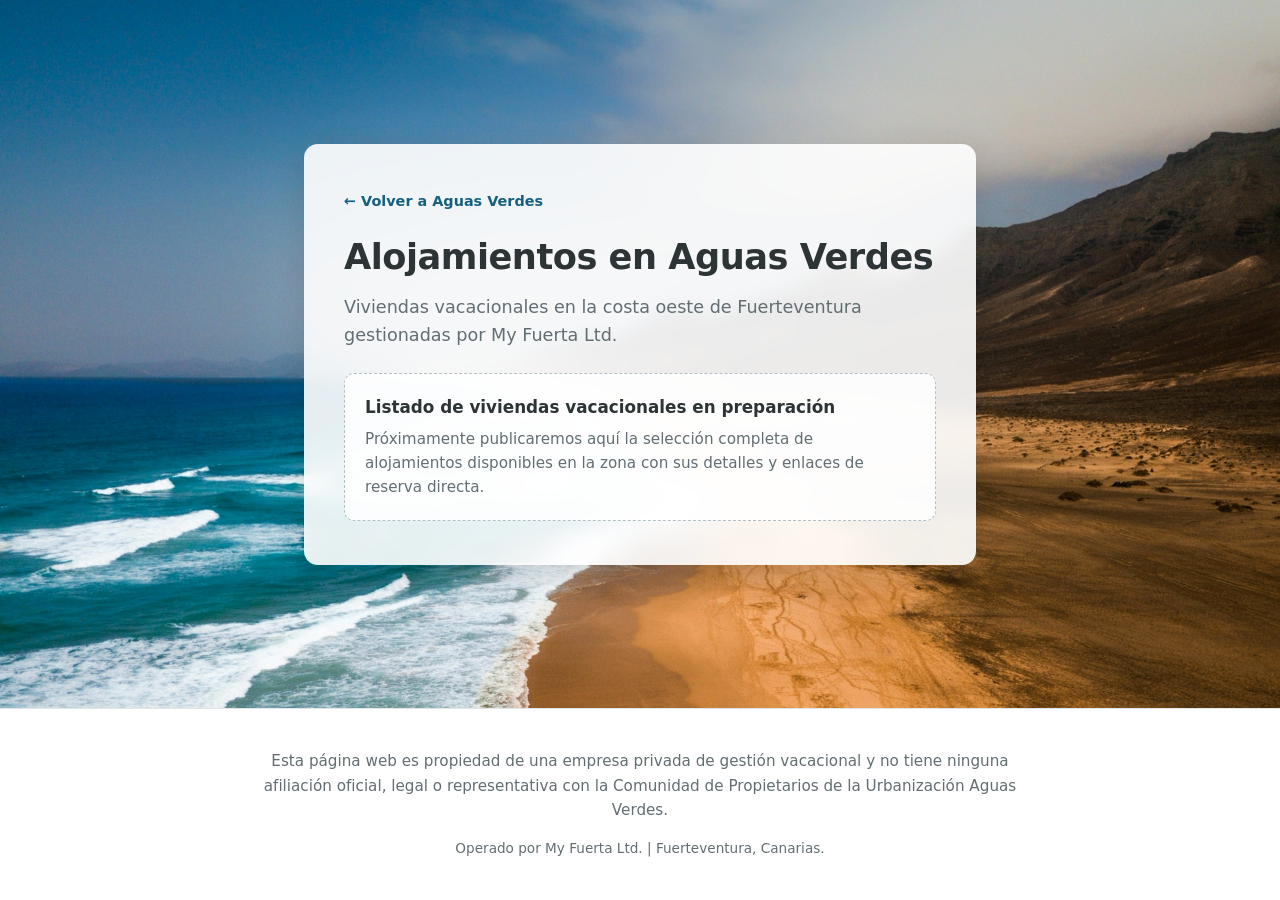
==== alojamientos/index.html @ 6a78585b "adding links" ====
<!DOCTYPE html>
<html lang="es">
<head>
    <meta charset="UTF-8">
    <meta name="viewport" content="width=device-width, initial-scale=1.0">
    <title>Alojamientos en Aguas Verdes - My Fuerta Ltd.</title>
    <meta name="description" content="Listado de viviendas vacacionales y alojamientos en Aguas Verdes, Fuerteventura, gestionados por My Fuerta Ltd.">
    <link rel="canonical" href="https://aguasverdes.es/alojamientos/">
    <link rel="icon" type="image/svg+xml" href="data:image/svg+xml,%3Csvg xmlns='http://www.w3.org/2000/svg' viewBox='0 0 64 64'%3E%3Crect width='64' height='64' rx='14' fill='%231b5e7a'/%3E%3Cpath d='M8 40c8-6 16-6 24 0s16 6 24 0v14H8z' fill='%2374b9ff'/%3E%3Ccircle cx='46' cy='20' r='7' fill='%23ffeaa7'/%3E%3C/svg%3E">

    <meta property="og:type" content="website">
    <meta property="og:locale" content="es_ES">
    <meta property="og:title" content="Alojamientos en Aguas Verdes, Fuerteventura">
    <meta property="og:description" content="Viviendas vacacionales en Aguas Verdes, Fuerteventura, gestionadas por My Fuerta Ltd.">
    <meta property="og:image" content="https://aguasverdes.es/hero-bg.jpg">
    <meta property="og:url" content="https://aguasverdes.es/alojamientos/">

    <link rel="stylesheet" href="../styles.css">
</head>
<body>

    <main>
        <div class="content-placeholder content-placeholder--wide">
            <a class="back-link" href="../">&larr; Volver a Aguas Verdes</a>

            <h1>Alojamientos en Aguas Verdes</h1>
            <p>Viviendas vacacionales en la costa oeste de Fuerteventura gestionadas por My Fuerta Ltd.</p>

            <section class="status-notice" aria-label="Estado del directorio">
                <h2>Listado de viviendas vacacionales en preparación</h2>
                <p>
                    Próximamente publicaremos aquí la selección completa de alojamientos disponibles en la zona con sus detalles y enlaces de reserva directa.
                </p>
            </section>

            <!--
            Cuando quieras añadir alojamientos, puedes reutilizar la clase .explore-links:
            <div class="explore-links">
                <a class="explore-link" href="URL_DEL_ALOJAMIENTO" target="_blank" rel="noopener noreferrer">
                    <span>
                        <span class="explore-link-title">Nombre del alojamiento</span>
                        <span class="explore-link-desc">2 dormitorios · Terraza frente al mar</span>
                    </span>
                    <span class="explore-link-arrow" aria-hidden="true">&#8599;</span>
                </a>
            </div>
            -->
        </div>
    </main>

    <footer>
        <div class="disclaimer-container">
            <p class="disclaimer-text">
                Esta página web es propiedad de una empresa privada de gestión vacacional y no tiene ninguna afiliación oficial, legal o representativa con la Comunidad de Propietarios de la Urbanización Aguas Verdes.
            </p>
            <p class="company-text">
                Operado por My Fuerta Ltd. | Fuerteventura, Canarias.
            </p>
        </div>
    </footer>

</body>
</html>
---- styles.css ----
/* Modern CSS Reset */
*, *::before, *::after {
    box-sizing: border-box;
    margin: 0;
    padding: 0;
}

/* Essential typography and colors */
:root {
    interpolate-size: allow-keywords;
    --primary-bg: #fdfdfd;
    --text-main: #2d3436;
    --text-secondary: #636e72;
    --accent: #1b5e7a;
    --accent-hover: #144960;
    --font-family: system-ui, -apple-system, BlinkMacSystemFont, "Segoe UI", Roboto, Helvetica, Arial, sans-serif;
    --border-color: #dfe6e9;
}

body {
    min-height: 100vh;
    min-height: 100dvh;
    font-family: var(--font-family);
    color: var(--text-main);
    background-color: var(--primary-bg);
    line-height: 1.6;
    display: flex;
    flex-direction: column;
}

/* --- 1. Main Content Area --- */
main {
    flex: 1 0 auto; /* Ensures footer stays at the bottom */
    display: flex;
    justify-content: center;
    align-items: center;
    padding: 1.5rem;

    /* Responsive Background Image */
    background-color: var(--accent);
    background-image: url('./hero-bg.jpg');
    background-size: cover;
    background-position: center bottom;
    background-repeat: no-repeat;

    /* Add a minimal filter for professionalism */
    filter: saturate(1.1);
}

.content-placeholder {
    width: min(100%, 34rem);
    padding: 2.75rem 2.5rem;
    background: rgba(255, 255, 255, 0.9);
    border-radius: 14px;
    box-shadow: 0 8px 30px rgba(0, 0, 0, 0.14);
    -webkit-backdrop-filter: blur(8px);
    backdrop-filter: blur(8px);
    text-align: center;
}

.content-placeholder--wide {
    width: min(100%, 42rem);
    text-align: left;
}

h1 {
    font-weight: 700;
    font-size: 2.2rem;
    letter-spacing: -0.5px;
    margin-bottom: 0.5rem;
    color: var(--text-main);
}

p {
    color: var(--text-secondary);
    font-size: 1.1rem;
}

/* --- Native <details> "Explorar" Hub --- */
.explore-details {
    margin-top: 1.5rem;
}

.explore-trigger {
    list-style: none;
    display: inline-flex;
    align-items: center;
    justify-content: center;
    gap: 0.5rem;
    padding: 0.7rem 1.5rem;
    border-radius: 999px;
    background-color: var(--accent);
    color: #fff;
    font-weight: 600;
    font-size: 0.98rem;
    cursor: pointer;
    user-select: none;
    transition: background-color 0.2s ease, transform 0.15s ease;
}

.explore-trigger::-webkit-details-marker {
    display: none;
}

.explore-trigger:hover {
    background-color: var(--accent-hover);
}

.explore-trigger:active {
    transform: scale(0.98);
}

.explore-trigger:focus-visible,
.explore-link:focus-visible,
.back-link:focus-visible {
    outline: 2px solid var(--accent);
    outline-offset: 3px;
}

.explore-chevron {
    width: 1rem;
    height: 1rem;
    transition: transform 0.25s ease;
}

.explore-details[open] .explore-chevron {
    transform: rotate(180deg);
}

.explore-details::details-content {
    block-size: 0;
    opacity: 0;
    overflow: hidden;
    transition: block-size 0.28s ease, opacity 0.22s ease, content-visibility 0.28s allow-discrete;
}

.explore-details[open]::details-content {
    block-size: auto;
    opacity: 1;
}

.explore-links {
    margin-top: 1.25rem;
    display: grid;
    gap: 0.65rem;
    text-align: left;
}

.explore-details[open] .explore-links {
    animation: exploreFadeIn 0.22s ease;
}

@keyframes exploreFadeIn {
    from {
        opacity: 0;
        transform: translateY(-4px);
    }
    to {
        opacity: 1;
        transform: translateY(0);
    }
}

.explore-link {
    display: flex;
    align-items: center;
    justify-content: space-between;
    gap: 1rem;
    padding: 0.85rem 1rem;
    border-radius: 10px;
    background: rgba(255, 255, 255, 0.85);
    border: 1px solid var(--border-color);
    text-decoration: none;
    color: var(--text-main);
    transition: border-color 0.2s ease, background-color 0.2s ease, transform 0.15s ease;
}

.explore-link:hover {
    border-color: var(--accent);
    background: #fff;
    transform: translateY(-1px);
}

.explore-link-title {
    display: block;
    font-weight: 600;
    font-size: 0.98rem;
    color: var(--text-main);
}

.explore-link-desc {
    display: block;
    font-size: 0.85rem;
    color: var(--text-secondary);
    line-height: 1.35;
}

.explore-link-arrow {
    flex-shrink: 0;
    font-size: 1rem;
    font-weight: 600;
    color: var(--accent);
}

/* --- Subpage Elements (/alojamientos/) --- */
.back-link {
    display: inline-flex;
    align-items: center;
    gap: 0.35rem;
    margin-bottom: 1rem;
    font-size: 0.9rem;
    font-weight: 600;
    color: var(--accent);
    text-decoration: none;
}

.back-link:hover {
    color: var(--accent-hover);
    text-decoration: underline;
}

.status-notice {
    margin-top: 1.5rem;
    padding: 1.25rem;
    border-radius: 10px;
    background: rgba(255, 255, 255, 0.85);
    border: 1px dashed #b2bec3;
}

.status-notice h2 {
    font-size: 1.05rem;
    font-weight: 600;
    color: var(--text-main);
    margin-bottom: 0.35rem;
}

.status-notice p {
    font-size: 0.95rem;
}

/* --- 2. The Legal Footer --- */
footer {
    flex-shrink: 0; /* Ensures footer doesn't get squashed */
    background-color: #fff;
    padding: 2.5rem 1.5rem;
    border-top: 1px solid var(--border-color);
    text-align: center;
}

.disclaimer-container {
    max-width: 800px;
    margin: 0 auto;
}

p.disclaimer-text {
    font-size: 0.95rem; /* Large enough to be readable, small enough for respect */
    color: var(--text-secondary);
    margin-bottom: 1rem;
}

p.company-text {
    font-size: 0.85rem;
    color: var(--text-secondary);
    font-weight: 500;
}

/* Responsiveness for mobile */
@media (max-width: 600px) {
    h1 { font-size: 1.8rem; }
    .content-placeholder { padding: 1.5rem; }
    footer { padding: 1.5rem 1rem; }
    p.disclaimer-text { font-size: 0.9rem; }
}

@media (max-height: 500px) {
    main { padding: 1rem; }
    .content-placeholder { padding: 1.5rem; }
    footer { padding: 1.25rem 1rem; }
}

@media (prefers-reduced-motion: reduce) {
    *, *::before, *::after {
        animation-duration: 0.01ms !important;
        transition-duration: 0.01ms !important;
    }
}
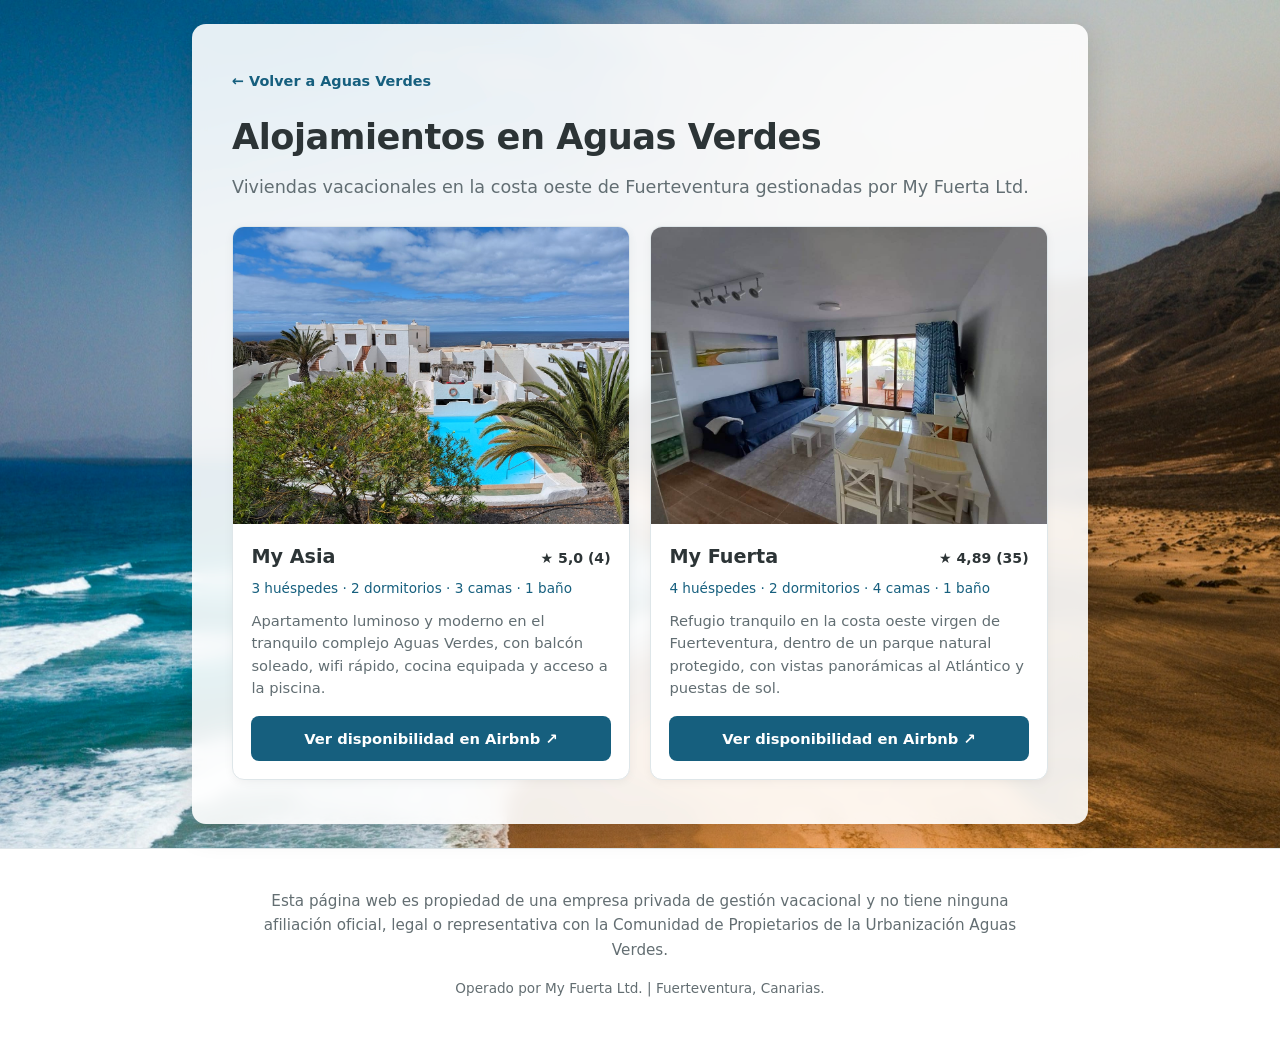
==== commit d22c1422: "VVs" ====
--- a/alojamientos/index.html
+++ b/alojamientos/index.html
@@ -3,6 +3,13 @@
 <head>
     <meta charset="UTF-8">
     <meta name="viewport" content="width=device-width, initial-scale=1.0">
+    <!-- Google tag (gtag.js) -->
+    <script async src="https://www.googletagmanager.com/gtm.js?id=GTM-MJJ29KH5"></script>
+    <script>
+      window.dataLayer = window.dataLayer || [];
+      function gtag(){dataLayer.push(arguments);}
+      gtag('js', new Date());
+    </script>
     <title>Alojamientos en Aguas Verdes - My Fuerta Ltd.</title>
     <meta name="description" content="Listado de viviendas vacacionales y alojamientos en Aguas Verdes, Fuerteventura, gestionados por My Fuerta Ltd.">
     <link rel="canonical" href="https://aguasverdes.es/alojamientos/">
@@ -26,25 +33,45 @@
             <h1>Alojamientos en Aguas Verdes</h1>
             <p>Viviendas vacacionales en la costa oeste de Fuerteventura gestionadas por My Fuerta Ltd.</p>
 
-            <section class="status-notice" aria-label="Estado del directorio">
-                <h2>Listado de viviendas vacacionales en preparación</h2>
-                <p>
-                    Próximamente publicaremos aquí la selección completa de alojamientos disponibles en la zona con sus detalles y enlaces de reserva directa.
-                </p>
+            <section class="listings-grid" aria-label="Alojamientos disponibles">
+                <article class="listing-card">
+                    <div class="listing-media">
+                        <img src="./img/my-asia.jpg" alt="Apartamento My Asia en el complejo Aguas Verdes con vistas al mar y la piscina" width="1200" height="904" loading="eager">
+                    </div>
+                    <div class="listing-body">
+                        <div class="listing-header">
+                            <h2>My Asia</h2>
+                            <span class="listing-rating" aria-label="Valoración 5,0 de 5 con 4 reseñas">&#9733; 5,0 (4)</span>
+                        </div>
+                        <p class="listing-specs">3 huéspedes &middot; 2 dormitorios &middot; 3 camas &middot; 1 baño</p>
+                        <p class="listing-desc">
+                            Apartamento luminoso y moderno en el tranquilo complejo Aguas Verdes, con balcón soleado, wifi rápido, cocina equipada y acceso a la piscina.
+                        </p>
+                        <a class="listing-cta" href="https://www.airbnb.es/rooms/1555201672360193877" target="_blank" rel="noopener noreferrer">
+                            Ver disponibilidad en Airbnb &#8599;
+                        </a>
+                    </div>
+                </article>
+
+                <article class="listing-card">
+                    <div class="listing-media">
+                        <img src="./img/my-fuerta.jpg" alt="Salón luminoso con salida a la terraza del apartamento My Fuerta en Aguas Verdes" width="1200" height="900" loading="eager">
+                    </div>
+                    <div class="listing-body">
+                        <div class="listing-header">
+                            <h2>My Fuerta</h2>
+                            <span class="listing-rating" aria-label="Valoración 4,89 de 5 con 35 reseñas">&#9733; 4,89 (35)</span>
+                        </div>
+                        <p class="listing-specs">4 huéspedes &middot; 2 dormitorios &middot; 4 camas &middot; 1 baño</p>
+                        <p class="listing-desc">
+                            Refugio tranquilo en la costa oeste virgen de Fuerteventura, dentro de un parque natural protegido, con vistas panorámicas al Atlántico y puestas de sol.
+                        </p>
+                        <a class="listing-cta" href="https://www.airbnb.es/rooms/1098626254098210162" target="_blank" rel="noopener noreferrer">
+                            Ver disponibilidad en Airbnb &#8599;
+                        </a>
+                    </div>
+                </article>
             </section>
-
-            <!--
-            Cuando quieras añadir alojamientos, puedes reutilizar la clase .explore-links:
-            <div class="explore-links">
-                <a class="explore-link" href="URL_DEL_ALOJAMIENTO" target="_blank" rel="noopener noreferrer">
-                    <span>
-                        <span class="explore-link-title">Nombre del alojamiento</span>
-                        <span class="explore-link-desc">2 dormitorios · Terraza frente al mar</span>
-                    </span>
-                    <span class="explore-link-arrow" aria-hidden="true">&#8599;</span>
-                </a>
-            </div>
-            -->
         </div>
     </main>
 
--- a/styles.css
+++ b/styles.css
@@ -59,7 +59,7 @@
 }
 
 .content-placeholder--wide {
-    width: min(100%, 42rem);
+    width: min(100%, 56rem);
     text-align: left;
 }
 
@@ -219,23 +219,108 @@
     text-decoration: underline;
 }
 
-.status-notice {
+/* --- Property Listing Grid (/alojamientos/) --- */
+.listings-grid {
+    display: grid;
+    grid-template-columns: repeat(auto-fit, minmax(260px, 1fr));
+    gap: 1.25rem;
     margin-top: 1.5rem;
-    padding: 1.25rem;
-    border-radius: 10px;
-    background: rgba(255, 255, 255, 0.85);
-    border: 1px dashed #b2bec3;
-}
-
-.status-notice h2 {
-    font-size: 1.05rem;
-    font-weight: 600;
-    color: var(--text-main);
+}
+
+.listing-card {
+    display: flex;
+    flex-direction: column;
+    background: #fff;
+    border: 1px solid var(--border-color);
+    border-radius: 12px;
+    overflow: hidden;
+    box-shadow: 0 2px 10px rgba(0, 0, 0, 0.05);
+    transition: transform 0.18s ease, box-shadow 0.18s ease;
+}
+
+.listing-card:hover {
+    transform: translateY(-2px);
+    box-shadow: 0 8px 20px rgba(0, 0, 0, 0.09);
+}
+
+.listing-media {
+    aspect-ratio: 4 / 3;
+    overflow: hidden;
+    background: var(--border-color);
+}
+
+.listing-media img {
+    width: 100%;
+    height: 100%;
+    object-fit: cover;
+    display: block;
+}
+
+.listing-body {
+    flex: 1;
+    display: flex;
+    flex-direction: column;
+    padding: 1.15rem;
+}
+
+.listing-header {
+    display: flex;
+    align-items: baseline;
+    justify-content: space-between;
+    gap: 0.5rem;
     margin-bottom: 0.35rem;
 }
 
-.status-notice p {
-    font-size: 0.95rem;
+.listing-header h2 {
+    font-size: 1.2rem;
+    font-weight: 700;
+    color: var(--text-main);
+}
+
+.listing-rating {
+    font-size: 0.88rem;
+    font-weight: 600;
+    color: var(--text-main);
+    white-space: nowrap;
+}
+
+.listing-specs {
+    font-size: 0.85rem;
+    font-weight: 500;
+    color: var(--accent);
+    margin-bottom: 0.65rem;
+}
+
+.listing-desc {
+    font-size: 0.92rem;
+    color: var(--text-secondary);
+    line-height: 1.5;
+    margin-bottom: 1.1rem;
+    flex: 1;
+}
+
+.listing-cta {
+    display: inline-flex;
+    align-items: center;
+    justify-content: center;
+    gap: 0.4rem;
+    padding: 0.65rem 1rem;
+    border-radius: 8px;
+    background-color: var(--accent);
+    color: #fff;
+    font-size: 0.92rem;
+    font-weight: 600;
+    text-decoration: none;
+    transition: background-color 0.2s ease;
+}
+
+.listing-cta:hover {
+    background-color: var(--accent-hover);
+}
+
+.listing-cta:focus-visible {
+    outline: 2px solid var(--accent);
+    outline-offset: 2px;
 }
 
 /* --- 2. The Legal Footer --- */
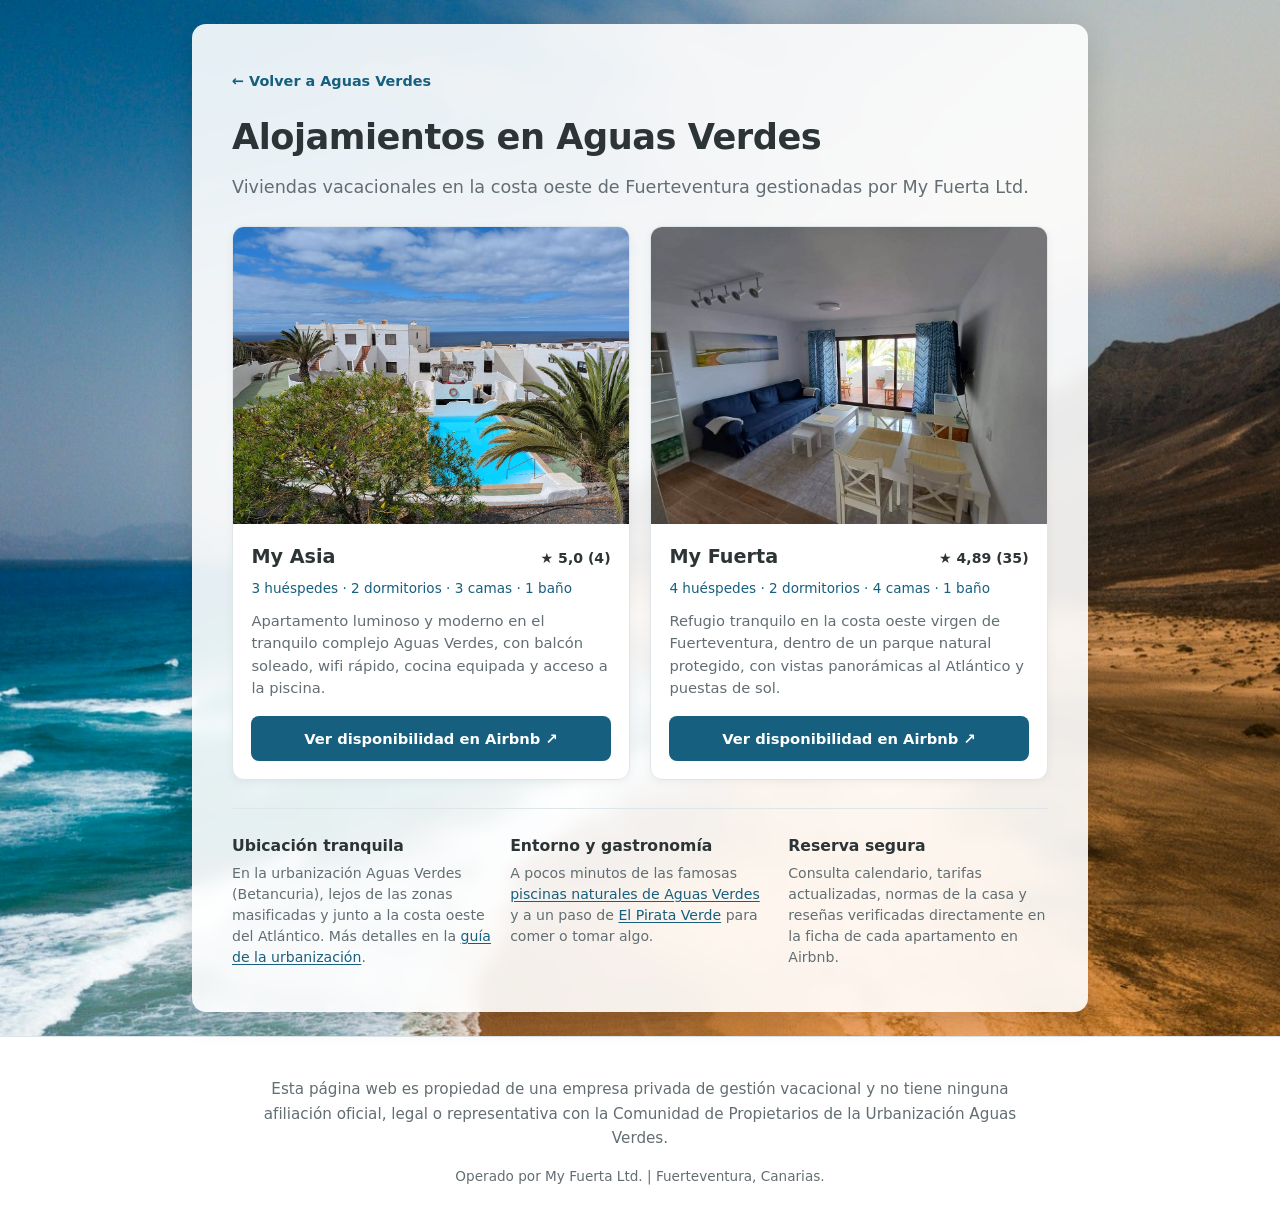
==== commit 80d3504d: "optimisation" ====
--- a/alojamientos/index.html
+++ b/alojamientos/index.html
@@ -10,19 +10,118 @@
       function gtag(){dataLayer.push(arguments);}
       gtag('js', new Date());
     </script>
-    <title>Alojamientos en Aguas Verdes - My Fuerta Ltd.</title>
-    <meta name="description" content="Listado de viviendas vacacionales y alojamientos en Aguas Verdes, Fuerteventura, gestionados por My Fuerta Ltd.">
+    <title>Alojamientos en Aguas Verdes, Fuerteventura — My Fuerta Ltd.</title>
+    <meta name="description" content="Reserva apartamentos vacacionales en Aguas Verdes (Betancuria, Fuerteventura) gestionados por My Fuerta Ltd.: My Asia y My Fuerta, junto al Atlántico y las piscinas naturales.">
     <link rel="canonical" href="https://aguasverdes.es/alojamientos/">
     <link rel="icon" type="image/svg+xml" href="data:image/svg+xml,%3Csvg xmlns='http://www.w3.org/2000/svg' viewBox='0 0 64 64'%3E%3Crect width='64' height='64' rx='14' fill='%231b5e7a'/%3E%3Cpath d='M8 40c8-6 16-6 24 0s16 6 24 0v14H8z' fill='%2374b9ff'/%3E%3Ccircle cx='46' cy='20' r='7' fill='%23ffeaa7'/%3E%3C/svg%3E">
 
+    <link rel="preload" as="image" href="../hero-bg.jpg">
+    <link rel="stylesheet" href="../styles.css">
+
     <meta property="og:type" content="website">
     <meta property="og:locale" content="es_ES">
+    <meta property="og:site_name" content="Aguas Verdes — My Fuerta Ltd.">
     <meta property="og:title" content="Alojamientos en Aguas Verdes, Fuerteventura">
-    <meta property="og:description" content="Viviendas vacacionales en Aguas Verdes, Fuerteventura, gestionadas por My Fuerta Ltd.">
+    <meta property="og:description" content="Apartamentos vacacionales en Aguas Verdes, Fuerteventura, gestionados por My Fuerta Ltd.">
     <meta property="og:image" content="https://aguasverdes.es/hero-bg.jpg">
+    <meta property="og:image:width" content="1920">
+    <meta property="og:image:height" content="1078">
+    <meta property="og:image:alt" content="Costa oeste de Fuerteventura cerca de Aguas Verdes">
     <meta property="og:url" content="https://aguasverdes.es/alojamientos/">
-
-    <link rel="stylesheet" href="../styles.css">
+    <meta name="twitter:card" content="summary_large_image">
+
+    <script type="application/ld+json">
+    {
+      "@context": "https://schema.org",
+      "@graph": [
+        {
+          "@type": "BreadcrumbList",
+          "itemListElement": [
+            {
+              "@type": "ListItem",
+              "position": 1,
+              "name": "Inicio",
+              "item": "https://aguasverdes.es/"
+            },
+            {
+              "@type": "ListItem",
+              "position": 2,
+              "name": "Alojamientos",
+              "item": "https://aguasverdes.es/alojamientos/"
+            }
+          ]
+        },
+        {
+          "@type": "ItemList",
+          "name": "Alojamientos en Aguas Verdes",
+          "itemListElement": [
+            {
+              "@type": "ListItem",
+              "position": 1,
+              "item": {
+                "@type": "VacationRental",
+                "name": "My Asia",
+                "description": "Apartamento luminoso y moderno en el tranquilo complejo Aguas Verdes, con balcón soleado, wifi rápido, cocina equipada y acceso a la piscina.",
+                "image": "https://aguasverdes.es/alojamientos/img/my-asia.jpg",
+                "url": "https://www.airbnb.es/rooms/1555201672360193877",
+                "containsPlace": {
+                  "@type": "Accommodation",
+                  "occupancy": {
+                    "@type": "QuantitativeValue",
+                    "value": 3
+                  }
+                },
+                "address": {
+                  "@type": "PostalAddress",
+                  "addressLocality": "Betancuria",
+                  "addressRegion": "Fuerteventura",
+                  "addressCountry": "ES"
+                },
+                "latitude": 28.4836,
+                "longitude": -14.0879,
+                "aggregateRating": {
+                  "@type": "AggregateRating",
+                  "ratingValue": 5,
+                  "ratingCount": 4
+                }
+              }
+            },
+            {
+              "@type": "ListItem",
+              "position": 2,
+              "item": {
+                "@type": "VacationRental",
+                "name": "My Fuerta",
+                "description": "Refugio tranquilo en la costa oeste virgen de Fuerteventura, dentro de un parque natural protegido, con vistas panorámicas al Atlántico y puestas de sol.",
+                "image": "https://aguasverdes.es/alojamientos/img/my-fuerta.jpg",
+                "url": "https://www.airbnb.es/rooms/1098626254098210162",
+                "containsPlace": {
+                  "@type": "Accommodation",
+                  "occupancy": {
+                    "@type": "QuantitativeValue",
+                    "value": 4
+                  }
+                },
+                "address": {
+                  "@type": "PostalAddress",
+                  "addressLocality": "Betancuria",
+                  "addressRegion": "Fuerteventura",
+                  "addressCountry": "ES"
+                },
+                "latitude": 28.4832,
+                "longitude": -14.0875,
+                "aggregateRating": {
+                  "@type": "AggregateRating",
+                  "ratingValue": 4.89,
+                  "ratingCount": 35
+                }
+              }
+            }
+          ]
+        }
+      ]
+    }
+    </script>
 </head>
 <body>
 
@@ -36,7 +135,7 @@
             <section class="listings-grid" aria-label="Alojamientos disponibles">
                 <article class="listing-card">
                     <div class="listing-media">
-                        <img src="./img/my-asia.jpg" alt="Apartamento My Asia en el complejo Aguas Verdes con vistas al mar y la piscina" width="1200" height="904" loading="eager">
+                        <img src="./img/my-asia.jpg" alt="Apartamento My Asia en el complejo Aguas Verdes con vistas al mar y la piscina" width="1200" height="904" loading="eager" decoding="async">
                     </div>
                     <div class="listing-body">
                         <div class="listing-header">
@@ -55,7 +154,7 @@
 
                 <article class="listing-card">
                     <div class="listing-media">
-                        <img src="./img/my-fuerta.jpg" alt="Salón luminoso con salida a la terraza del apartamento My Fuerta en Aguas Verdes" width="1200" height="900" loading="eager">
+                        <img src="./img/my-fuerta.jpg" alt="Salón luminoso con salida a la terraza del apartamento My Fuerta en Aguas Verdes" width="1200" height="900" loading="eager" decoding="async">
                     </div>
                     <div class="listing-body">
                         <div class="listing-header">
@@ -72,6 +171,27 @@
                     </div>
                 </article>
             </section>
+
+            <section class="local-info" aria-label="Información útil sobre la estancia">
+                <div class="local-info-item">
+                    <h2>Ubicación tranquila</h2>
+                    <p>
+                        En la urbanización Aguas Verdes (Betancuria), lejos de las zonas masificadas y junto a la costa oeste del Atlántico. Más detalles en la <a href="https://urbanizacion.aguasverdes.es/" target="_blank" rel="noopener noreferrer">guía de la urbanización</a>.
+                    </p>
+                </div>
+                <div class="local-info-item">
+                    <h2>Entorno y gastronomía</h2>
+                    <p>
+                        A pocos minutos de las famosas <a href="https://piscinas.aguasverdes.es/" target="_blank" rel="noopener noreferrer">piscinas naturales de Aguas Verdes</a> y a un paso de <a href="https://elpirataverde.net/" target="_blank" rel="noopener noreferrer">El Pirata Verde</a> para comer o tomar algo.
+                    </p>
+                </div>
+                <div class="local-info-item">
+                    <h2>Reserva segura</h2>
+                    <p>
+                        Consulta calendario, tarifas actualizadas, normas de la casa y reseñas verificadas directamente en la ficha de cada apartamento en Airbnb.
+                    </p>
+                </div>
+            </section>
         </div>
     </main>
 
--- a/styles.css
+++ b/styles.css
@@ -323,6 +323,44 @@
     outline-offset: 2px;
 }
 
+.local-info {
+    display: grid;
+    grid-template-columns: repeat(auto-fit, minmax(210px, 1fr));
+    gap: 1.15rem;
+    margin-top: 1.75rem;
+    padding-top: 1.5rem;
+    border-top: 1px solid var(--border-color);
+}
+
+.local-info-item h2 {
+    font-size: 0.98rem;
+    font-weight: 700;
+    color: var(--text-main);
+    margin-bottom: 0.3rem;
+}
+
+.local-info-item p {
+    font-size: 0.88rem;
+    line-height: 1.5;
+    color: var(--text-secondary);
+}
+
+.local-info-item a {
+    color: var(--accent);
+    font-weight: 500;
+    text-decoration: underline;
+    text-underline-offset: 2px;
+}
+
+.local-info-item a:hover {
+    color: var(--accent-hover);
+}
+
+.local-info-item a:focus-visible {
+    outline: 2px solid var(--accent);
+    outline-offset: 2px;
+}
+
 /* --- 2. The Legal Footer --- */
 footer {
     flex-shrink: 0; /* Ensures footer doesn't get squashed */
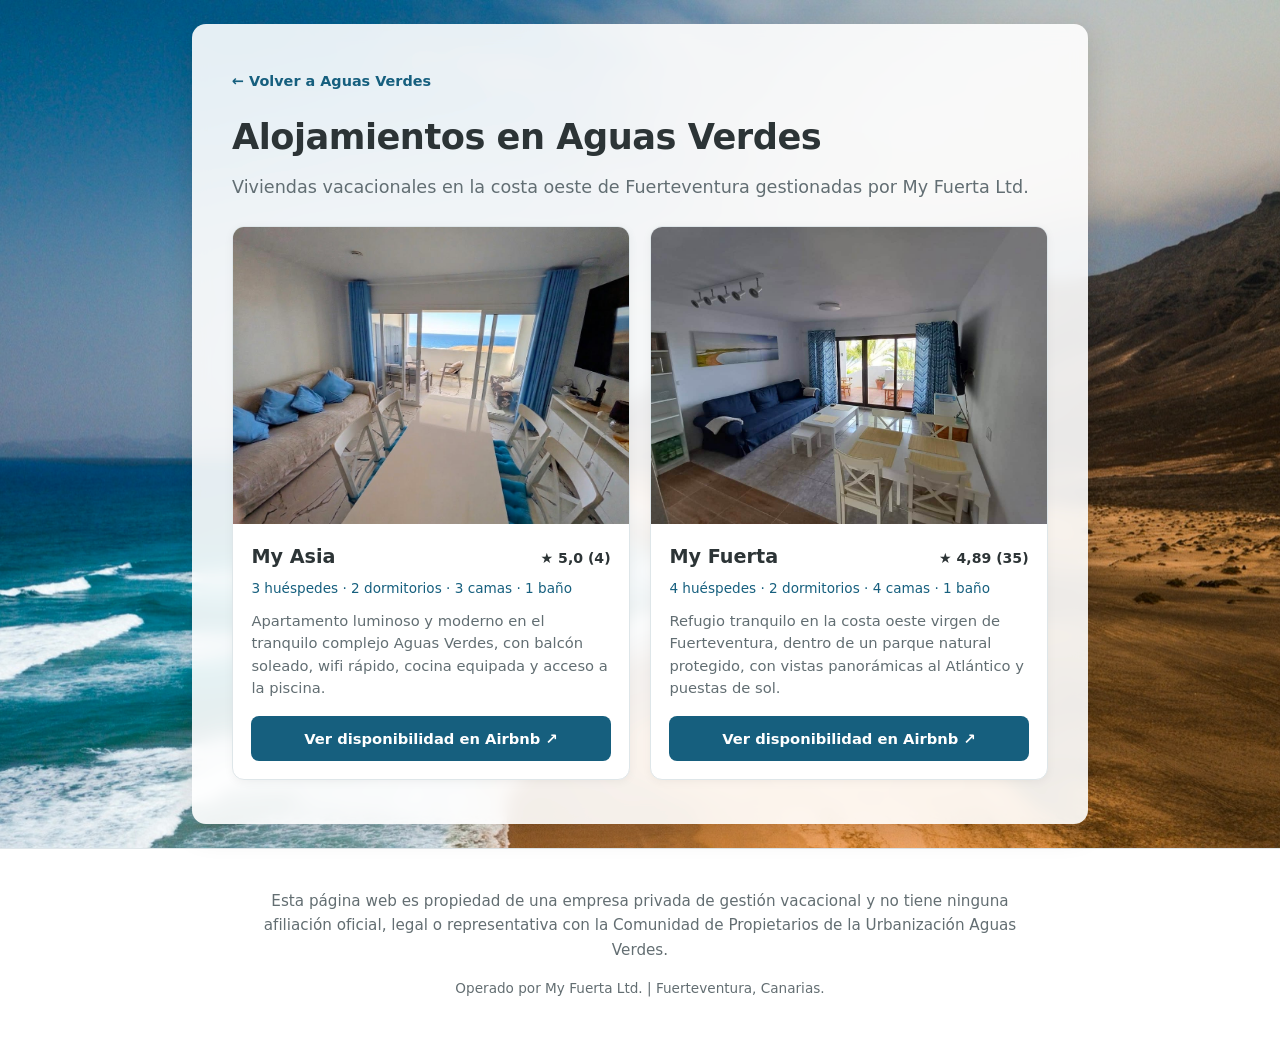
==== commit 85fc6734: "new My Asia picture" ====
--- a/alojamientos/index.html
+++ b/alojamientos/index.html
@@ -135,7 +135,7 @@
             <section class="listings-grid" aria-label="Alojamientos disponibles">
                 <article class="listing-card">
                     <div class="listing-media">
-                        <img src="./img/my-asia.jpg" alt="Apartamento My Asia en el complejo Aguas Verdes con vistas al mar y la piscina" width="1200" height="904" loading="eager" decoding="async">
+                        <img src="./img/my-asia.jpg" alt="Salón comedor del apartamento My Asia con acceso al balcón y vistas al océano Atlántico" width="1024" height="771" loading="eager" decoding="async">
                     </div>
                     <div class="listing-body">
                         <div class="listing-header">
@@ -171,27 +171,6 @@
                     </div>
                 </article>
             </section>
-
-            <section class="local-info" aria-label="Información útil sobre la estancia">
-                <div class="local-info-item">
-                    <h2>Ubicación tranquila</h2>
-                    <p>
-                        En la urbanización Aguas Verdes (Betancuria), lejos de las zonas masificadas y junto a la costa oeste del Atlántico. Más detalles en la <a href="https://urbanizacion.aguasverdes.es/" target="_blank" rel="noopener noreferrer">guía de la urbanización</a>.
-                    </p>
-                </div>
-                <div class="local-info-item">
-                    <h2>Entorno y gastronomía</h2>
-                    <p>
-                        A pocos minutos de las famosas <a href="https://piscinas.aguasverdes.es/" target="_blank" rel="noopener noreferrer">piscinas naturales de Aguas Verdes</a> y a un paso de <a href="https://elpirataverde.net/" target="_blank" rel="noopener noreferrer">El Pirata Verde</a> para comer o tomar algo.
-                    </p>
-                </div>
-                <div class="local-info-item">
-                    <h2>Reserva segura</h2>
-                    <p>
-                        Consulta calendario, tarifas actualizadas, normas de la casa y reseñas verificadas directamente en la ficha de cada apartamento en Airbnb.
-                    </p>
-                </div>
-            </section>
         </div>
     </main>
 
--- a/styles.css
+++ b/styles.css
@@ -323,44 +323,6 @@
     outline-offset: 2px;
 }
 
-.local-info {
-    display: grid;
-    grid-template-columns: repeat(auto-fit, minmax(210px, 1fr));
-    gap: 1.15rem;
-    margin-top: 1.75rem;
-    padding-top: 1.5rem;
-    border-top: 1px solid var(--border-color);
-}
-
-.local-info-item h2 {
-    font-size: 0.98rem;
-    font-weight: 700;
-    color: var(--text-main);
-    margin-bottom: 0.3rem;
-}
-
-.local-info-item p {
-    font-size: 0.88rem;
-    line-height: 1.5;
-    color: var(--text-secondary);
-}
-
-.local-info-item a {
-    color: var(--accent);
-    font-weight: 500;
-    text-decoration: underline;
-    text-underline-offset: 2px;
-}
-
-.local-info-item a:hover {
-    color: var(--accent-hover);
-}
-
-.local-info-item a:focus-visible {
-    outline: 2px solid var(--accent);
-    outline-offset: 2px;
-}
-
 /* --- 2. The Legal Footer --- */
 footer {
     flex-shrink: 0; /* Ensures footer doesn't get squashed */
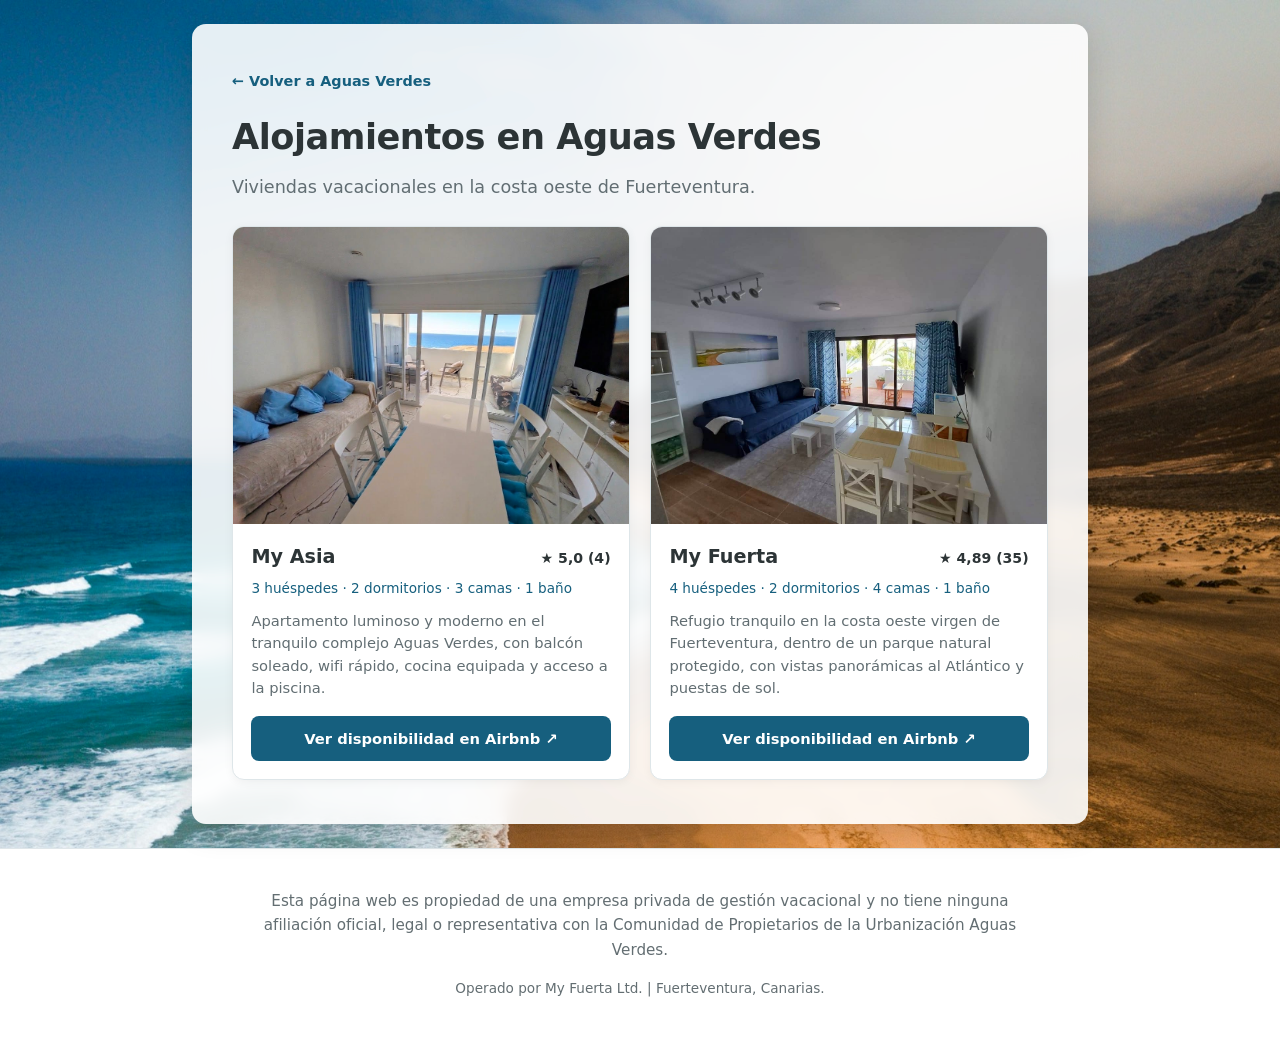
==== commit b273c1ca: "new My Asia picture" ====
--- a/alojamientos/index.html
+++ b/alojamientos/index.html
@@ -130,7 +130,7 @@
             <a class="back-link" href="../">&larr; Volver a Aguas Verdes</a>
 
             <h1>Alojamientos en Aguas Verdes</h1>
-            <p>Viviendas vacacionales en la costa oeste de Fuerteventura gestionadas por My Fuerta Ltd.</p>
+            <p>Viviendas vacacionales en la costa oeste de Fuerteventura.</p>
 
             <section class="listings-grid" aria-label="Alojamientos disponibles">
                 <article class="listing-card">
